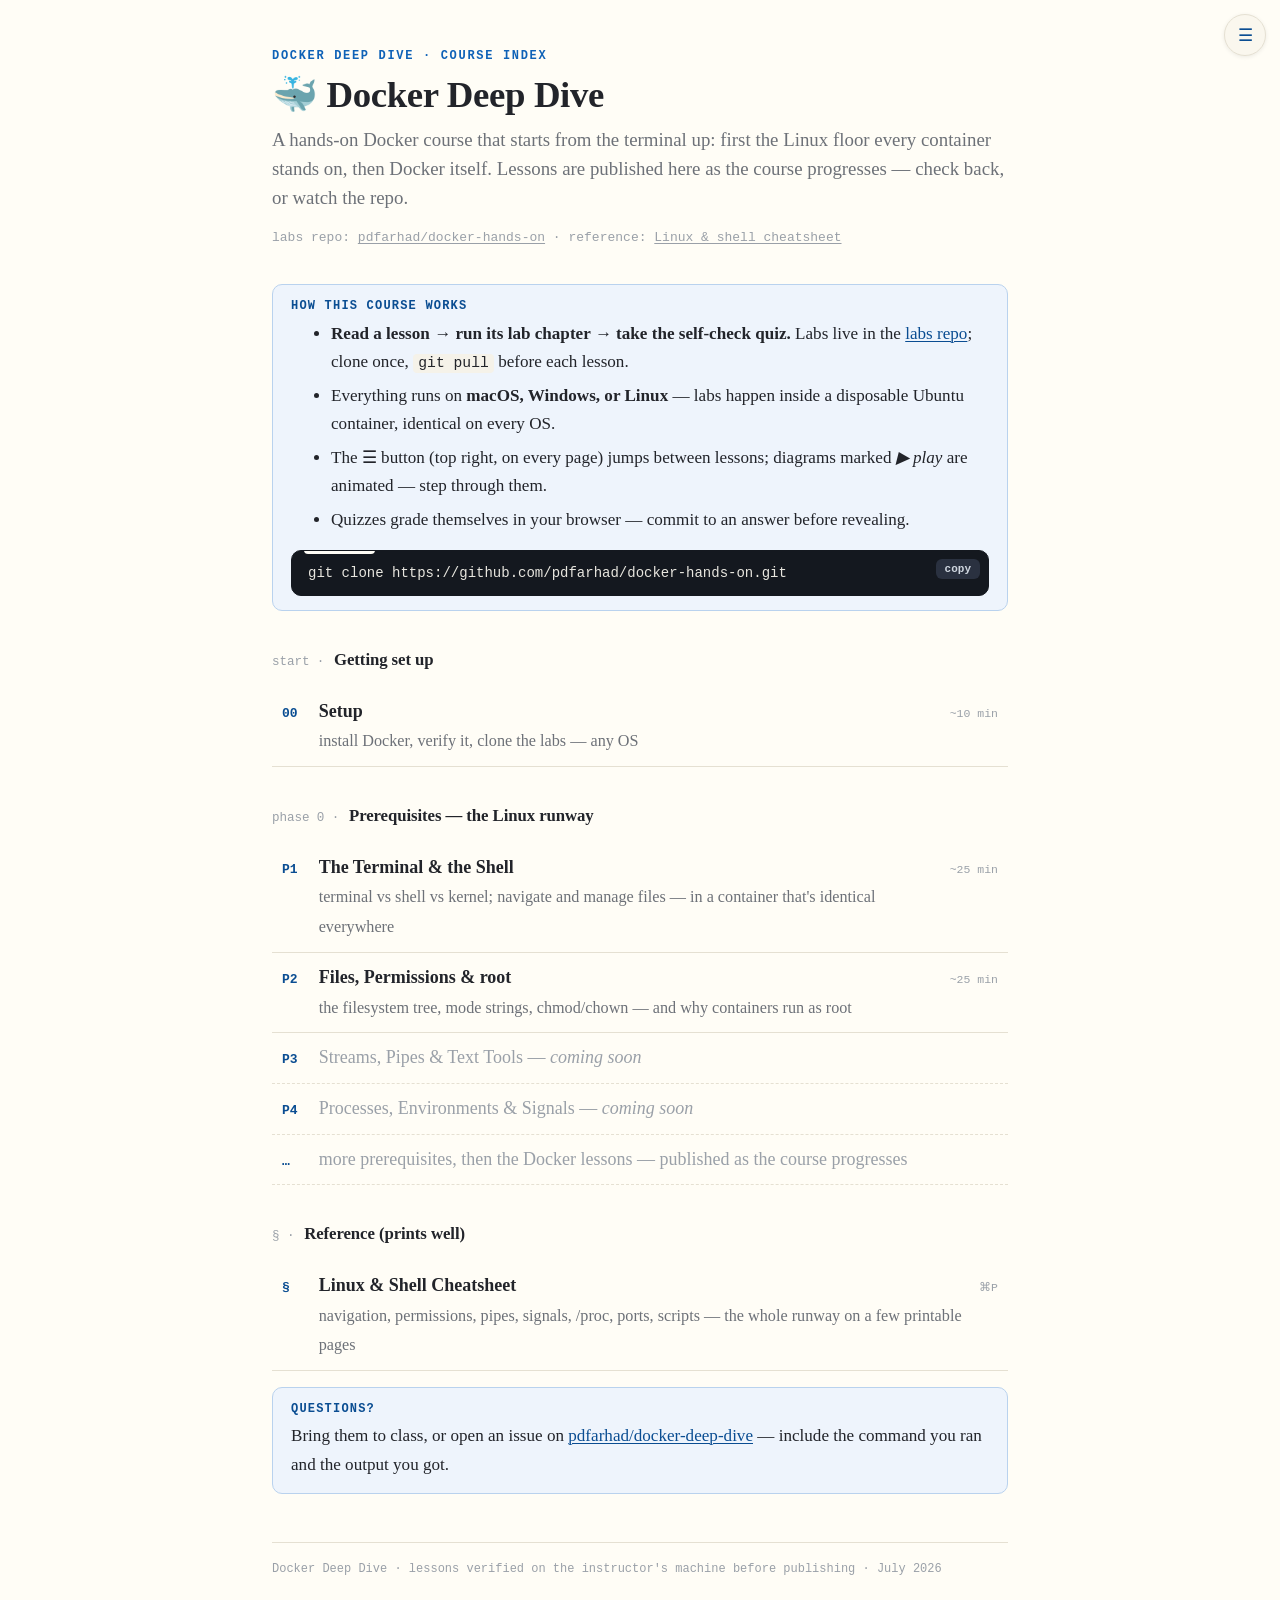
==== index.html @ 49ccb811 "Publish course site: setup 00, prerequisites P1-P2, Linux cheatsheet Student edition of the lessons:" ====
<!doctype html>
<html lang="en">
<head>
<meta charset="utf-8">
<meta name="viewport" content="width=device-width, initial-scale=1">
<title>Docker Deep Dive — Course</title>
<link rel="stylesheet" href="assets/style.css">
<style>
  .toc { list-style: none; padding: 0; margin: 0 0 1rem; }
  .toc li { margin: 0; }
  .toc a {
    display: flex; gap: 12px; align-items: baseline;
    padding: 10px 10px; border-bottom: 1px solid var(--border);
    text-decoration: none; color: var(--ink);
  }
  .toc a:hover { background: var(--card); }
  .toc .n { font: 700 13px var(--mono); color: var(--accent-ink); min-width: 1.9em; }
  .toc .t { font-weight: 700; }
  .toc .d { color: var(--muted); font-size: .9em; }
  .toc .min { margin-left: auto; font: 500 11.5px var(--mono); color: var(--faint); white-space: nowrap; }
  .toc li.soon { display: flex; gap: 12px; align-items: baseline; padding: 10px 10px;
    border-bottom: 1px dashed var(--border); color: var(--faint); }
  .toc li.soon .n { font: 700 13px var(--mono); min-width: 1.9em; }
  h2.phase { font-size: 1.05rem; margin-top: 2.2rem; }
  h2.phase .no { font-family: var(--mono); font-size: .75em; }
</style>
</head>
<body>
<main>

<p class="kicker">Docker Deep Dive · Course Index</p>
<h1>🐳 Docker Deep Dive</h1>
<p class="lede">A hands-on Docker course that starts from the terminal up: first the
Linux floor every container stands on, then Docker itself. Lessons are published here
as the course progresses — check back, or watch the repo.</p>
<p class="meta">labs repo:
<a href="https://github.com/pdfarhad/docker-hands-on">pdfarhad/docker-hands-on</a>
· reference: <a href="reference/linux-shell-cheatsheet.html">Linux &amp; shell cheatsheet</a></p>

<div class="callout">
<p class="title">How this course works</p>
<ul>
<li><strong>Read a lesson → run its lab chapter → take the self-check quiz.</strong>
Labs live in the <a href="https://github.com/pdfarhad/docker-hands-on">labs repo</a>;
clone once, <code>git pull</code> before each lesson.</li>
<li>Everything runs on <strong>macOS, Windows, or Linux</strong> — labs happen inside a
disposable Ubuntu container, identical on every OS.</li>
<li>The ☰ button (top right, on every page) jumps between lessons; diagrams marked
<em>▶ play</em> are animated — step through them.</li>
<li>Quizzes grade themselves in your browser — commit to an answer before revealing.</li>
</ul>
<pre class="cmd" data-label="terminal"><code>git clone https://github.com/pdfarhad/docker-hands-on.git</code></pre>
</div>

<h2 class="phase"><span class="no">start ·</span> Getting set up</h2>
<ol class="toc">
<li><a href="lessons/00-setup.html"><span class="n">00</span>
  <span><span class="t">Setup</span><br><span class="d">install Docker, verify it, clone the labs — any OS</span></span>
  <span class="min">~10 min</span></a></li>
</ol>

<h2 class="phase"><span class="no">phase 0 ·</span> Prerequisites — the Linux runway</h2>
<ol class="toc">
<li><a href="lessons/p1-the-terminal-and-the-shell.html"><span class="n">P1</span>
  <span><span class="t">The Terminal &amp; the Shell</span><br><span class="d">terminal vs shell vs kernel; navigate and manage files — in a container that's identical everywhere</span></span>
  <span class="min">~25 min</span></a></li>
<li><a href="lessons/p2-files-permissions-and-root.html"><span class="n">P2</span>
  <span><span class="t">Files, Permissions &amp; root</span><br><span class="d">the filesystem tree, mode strings, chmod/chown — and why containers run as root</span></span>
  <span class="min">~25 min</span></a></li>
<li class="soon"><span class="n">P3</span><span>Streams, Pipes &amp; Text Tools — <em>coming soon</em></span></li>
<li class="soon"><span class="n">P4</span><span>Processes, Environments &amp; Signals — <em>coming soon</em></span></li>
<li class="soon"><span class="n">…</span><span>more prerequisites, then the Docker lessons — published as the course progresses</span></li>
</ol>

<h2 class="phase"><span class="no">§ ·</span> Reference (prints well)</h2>
<ol class="toc">
<li><a href="reference/linux-shell-cheatsheet.html"><span class="n">§</span>
  <span><span class="t">Linux &amp; Shell Cheatsheet</span><br><span class="d">navigation, permissions, pipes, signals, /proc, ports, scripts — the whole runway on a few printable pages</span></span>
  <span class="min">⌘P</span></a></li>
</ol>

<div class="callout">
<p class="title">Questions?</p>
<p>Bring them to class, or open an issue on
<a href="https://github.com/pdfarhad/docker-deep-dive/issues">pdfarhad/docker-deep-dive</a> —
include the command you ran and the output you got.</p>
</div>

</main>
<footer class="colophon">Docker Deep Dive · lessons verified on the instructor's machine
before publishing · July 2026</footer>
<script src="assets/snippet.js"></script>
<script src="assets/course-map.js"></script>
<script src="assets/nav.js"></script>
</body>
</html>
---- assets/style.css ----
/* Shared stylesheet for all Docker Hands-On lessons & reference docs. */

:root {
  --bg: #fffdf6;
  --ink: #22242a;
  --muted: #6d7178;
  --faint: #9aa0a8;
  --accent: #0f62b7;      /* docker-ish blue */
  --accent-ink: #0a4d92;
  --green: #0a7d54;
  --amber-bg: #fdf3dd;
  --amber-edge: #e4c37a;
  --blue-bg: #eef4fc;
  --blue-edge: #b9d2ee;
  --green-bg: #ecf7f1;
  --green-edge: #a9d8c2;
  --card: #faf7ee;
  --border: #e5e0d2;
  --code-bg: #f5f2e9;
  --code-ink: #2d2f36;
  --output-bg: #fbfaf4;
  --serif: "Charter", "Iowan Old Style", "Georgia", "Times New Roman", serif;
  --mono: ui-monospace, "SF Mono", "JetBrains Mono", "Menlo", monospace;
}

* { box-sizing: border-box; }

html { -webkit-text-size-adjust: 100%; }

body {
  margin: 0;
  background: var(--bg);
  color: var(--ink);
  font: 18px/1.65 var(--serif);
  padding: 3rem 1.25rem 5rem;
}

main { max-width: 46rem; margin: 0 auto; }

/* ---------- header ---------- */

.kicker {
  font: 600 12px/1.4 var(--mono);
  letter-spacing: .14em;
  text-transform: uppercase;
  color: var(--accent);
  margin: 0 0 .6rem;
}

h1 {
  font-size: 2.3rem;
  line-height: 1.15;
  font-weight: 700;
  letter-spacing: -.01em;
  margin: 0 0 .5rem;
}

.lede {
  font-size: 1.18rem;
  line-height: 1.55;
  color: var(--muted);
  margin: 0 0 1rem;
}

.meta {
  font: 500 13px/1.6 var(--mono);
  color: var(--faint);
  margin-bottom: 2.2rem;
}
.meta a { color: var(--faint); }

h2 {
  font-size: 1.45rem;
  margin: 3rem 0 .8rem;
  letter-spacing: -.005em;
}
h2 .no { color: var(--faint); font-weight: 400; margin-right: .35rem; }

h3 { font-size: 1.1rem; margin: 2rem 0 .5rem; }

p, ul, ol { margin: 0 0 1rem; }
li { margin-bottom: .35rem; }

a { color: var(--accent-ink); text-decoration-thickness: 1px; text-underline-offset: 2px; }

strong { font-weight: 700; }

hr { border: 0; border-top: 1px solid var(--border); margin: 2.5rem 0; }

/* ---------- progress strip ---------- */

.progress {
  display: flex; gap: 7px; align-items: center;
  margin: 0 0 2.4rem;
}
.progress span {
  width: 11px; height: 11px; border-radius: 50%;
  background: var(--border);
}
.progress span.done { background: var(--green); }
.progress span.here { background: var(--accent); outline: 3px solid var(--blue-bg); }
.progress em { font: 500 12px var(--mono); color: var(--faint); font-style: normal; margin-left: 6px; }

/* ---------- code ---------- */

code {
  font: 0.86em var(--mono);
  background: var(--code-bg);
  padding: .1em .35em;
  border-radius: 4px;
}

pre {
  position: relative;
  background: var(--code-bg);
  border: 1px solid var(--border);
  border-radius: 10px;
  padding: 14px 16px;
  overflow-x: auto;
  line-height: 1.55;
  margin: 0 0 1rem;
}
pre code { background: none; padding: 0; font-size: 14px; display: block; }

/* copyable command / file blocks (snippet.js adds the button) */
pre.cmd { background: #14181f; border-color: #14181f; }
pre.cmd code { color: #e8e6df; }
pre.cmd .comment { color: #8f97a3; }

pre[data-label]::before {
  content: attr(data-label);
  position: absolute; top: -9px; left: 12px;
  font: 600 10.5px var(--mono);
  letter-spacing: .08em; text-transform: uppercase;
  background: var(--bg);
  color: var(--muted);
  padding: 0 7px; border-radius: 4px;
}
pre.cmd[data-label]::before { color: var(--accent); }

/* expected output — deliberately not copyable-looking */
pre.output {
  background: var(--output-bg);
  border-style: dashed;
}
pre.output code { color: var(--muted); font-size: 13px; }

.copy-btn {
  position: absolute; top: 8px; right: 8px;
  font: 600 11px var(--mono);
  color: #cfd6df; background: #2a3140;
  border: 0; border-radius: 6px;
  padding: 4px 9px; cursor: pointer;
}
.copy-btn:hover { background: #39445a; color: #fff; }
.copy-btn.ok { background: var(--green); color: #fff; }

/* ---------- callouts ---------- */

.callout {
  border: 1px solid var(--blue-edge);
  background: var(--blue-bg);
  border-radius: 10px;
  padding: 14px 18px;
  margin: 0 0 1.2rem;
  font-size: .95em;
}
.callout > :last-child { margin-bottom: 0; }
.callout .title {
  font: 700 12px var(--mono);
  letter-spacing: .1em; text-transform: uppercase;
  color: var(--accent-ink);
  margin: 0 0 .4rem;
}
.callout.warn { background: var(--amber-bg); border-color: var(--amber-edge); }
.callout.warn .title { color: #8a6414; }
.callout.win { background: var(--green-bg); border-color: var(--green-edge); }
.callout.win .title { color: var(--green); }

/* ---------- figures ---------- */

figure.diagram {
  margin: 1.6rem 0 1.8rem;
  padding: 18px 14px 10px;
  background: var(--card);
  border: 1px solid var(--border);
  border-radius: 12px;
}
figure.diagram svg { display: block; width: 100%; height: auto; }
figure.diagram figcaption {
  font-size: .82em; color: var(--muted);
  line-height: 1.5; margin-top: .7rem; padding: 0 6px;
}

/* ---------- tables ---------- */

table { border-collapse: collapse; width: 100%; margin: 0 0 1.2rem; font-size: .92em; }
th, td { text-align: left; padding: 7px 10px; border-bottom: 1px solid var(--border); vertical-align: top; }
th { font: 600 12px var(--mono); text-transform: uppercase; letter-spacing: .06em; color: var(--muted); }
td code { white-space: nowrap; }

/* ---------- lesson furniture ---------- */

.sources { font-size: .85em; color: var(--muted); }
.sources ol { padding-left: 1.2rem; }

.next {
  display: flex; justify-content: space-between; gap: 1rem;
  border-top: 1px solid var(--border);
  margin-top: 3rem; padding-top: 1.2rem;
  font-size: .95em;
}

footer.colophon {
  max-width: 46rem; margin: 3rem auto 0;
  font: 500 12px/1.7 var(--mono); color: var(--faint);
  border-top: 1px solid var(--border); padding-top: 1rem;
}

/* ---------- step-through animations (anim.js) ---------- */

figure[data-anim] .anim-cap { display: none; }

figure[data-anim].anim-ready .anim-el {
  opacity: 0;
  transform: translateY(5px);
  transition: opacity .45s ease, transform .45s ease;
}
figure[data-anim].anim-ready .anim-el.on { opacity: 1; transform: none; }

.pulse { transform-box: fill-box; transform-origin: center; }
figure[data-anim].anim-ready .current .pulse,
figure[data-anim].anim-ready .current.pulse { animation: beat 1.1s ease-in-out infinite; }

.flow { stroke-dasharray: 7 5; }
.flow.always,
figure[data-anim].anim-ready .current .flow,
figure[data-anim].anim-ready .current.flow { animation: flowdash .9s linear infinite; }

@keyframes flowdash { to { stroke-dashoffset: -12; } }
@keyframes beat { 50% { transform: scale(1.07); } }

.anim-controls {
  display: flex; align-items: center; gap: 8px;
  margin: 10px 4px 0;
  font: 500 12.5px var(--mono); color: var(--muted);
}
.anim-controls button {
  font: 600 12px var(--mono);
  border: 1px solid var(--border); background: #fff; color: var(--accent-ink);
  border-radius: 7px; padding: 4px 10px; cursor: pointer;
}
.anim-controls button:hover { border-color: var(--accent); }
.ab-cap { flex: 1; }

@media (prefers-reduced-motion: reduce) {
  figure[data-anim].anim-ready .anim-el { transition: none; }
  .flow.always, .flow, .pulse { animation: none !important; }
}

/* ---------- print ---------- */

@media print {
  body { background: #fff; font-size: 11pt; padding: 0; }
  .copy-btn, .progress, section.quiz, .no-print, .next { display: none !important; }
  pre.cmd { background: #f2f2f2; border: 1px solid #ccc; }
  pre.cmd code { color: #111; }
  figure.diagram { break-inside: avoid; }
  a { color: inherit; text-decoration: none; }
  figure[data-anim] .anim-el { opacity: 1 !important; transform: none !important; }
  .anim-controls { display: none !important; }
}
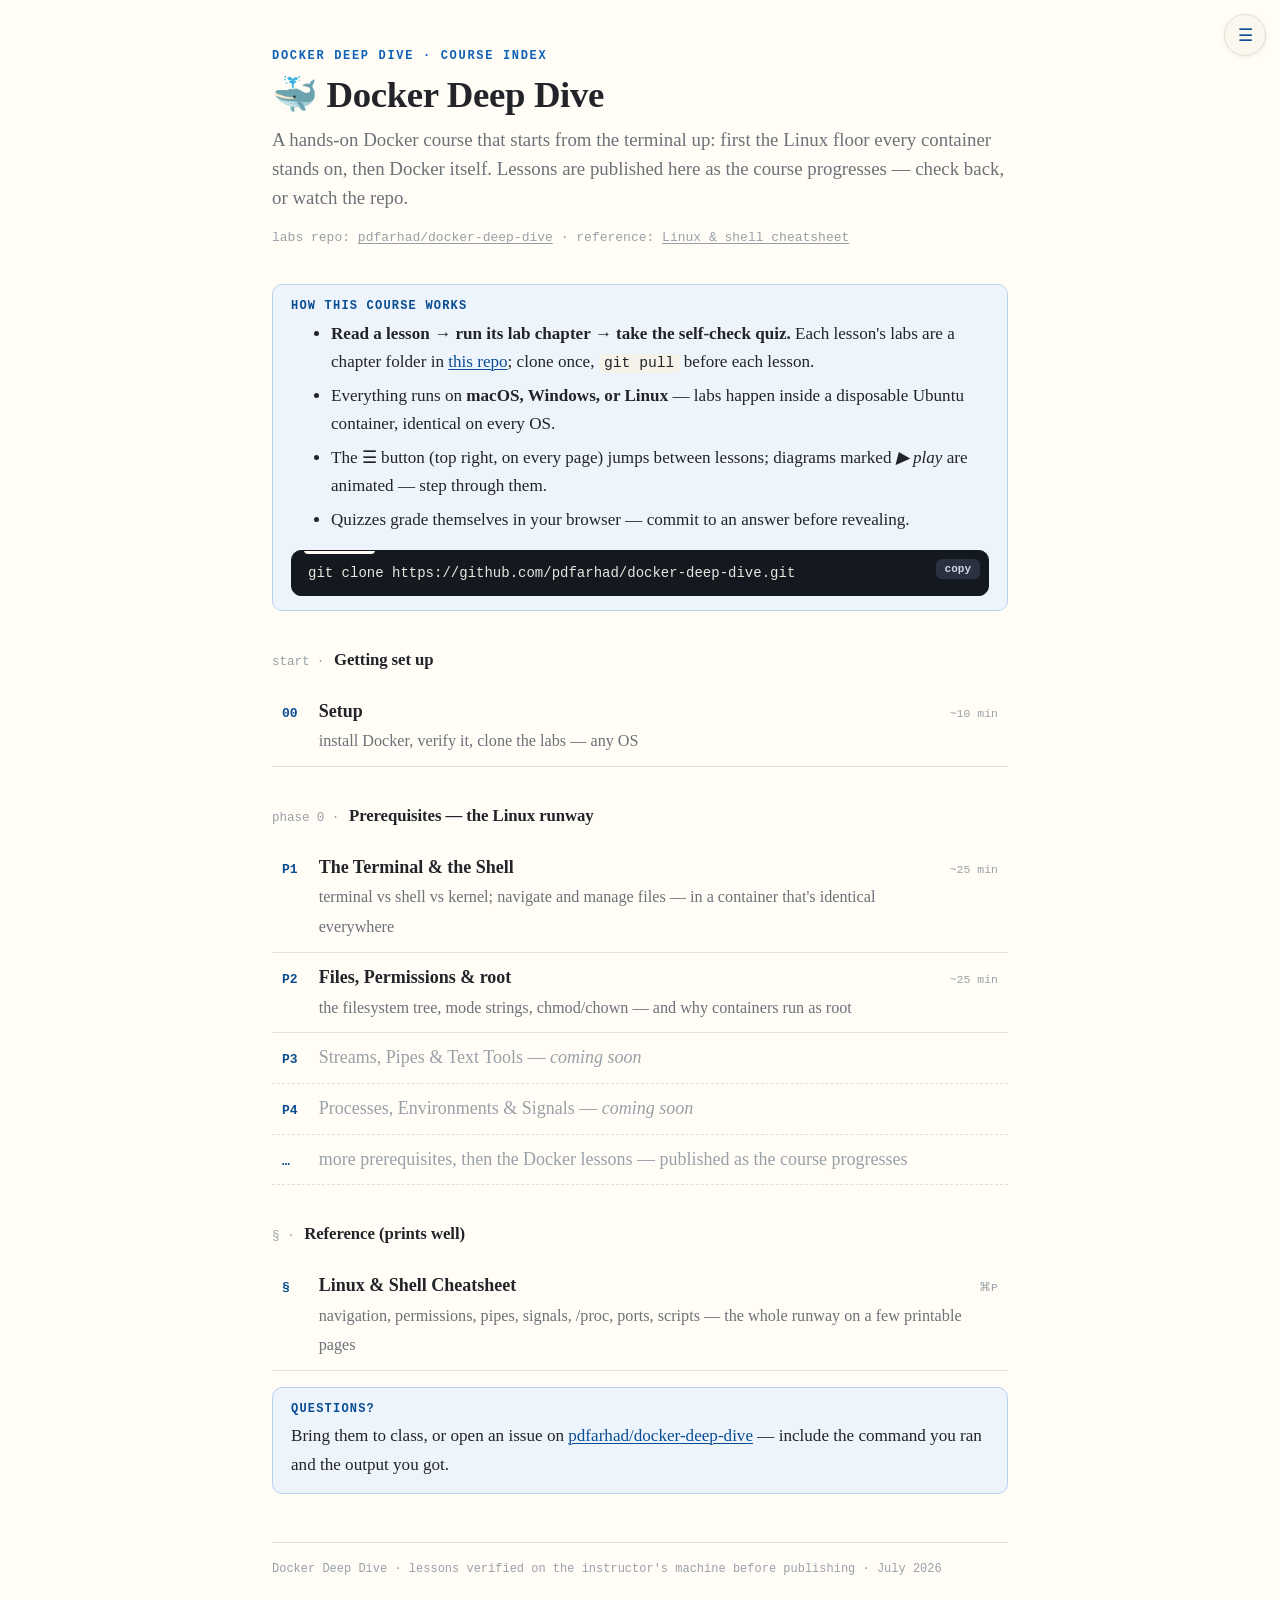
==== commit 94270419: "Publish P0–P2 lab chapters to the public repo; repoint all lab links here Students were sent to the " ====
--- a/index.html
+++ b/index.html
@@ -34,22 +34,23 @@
 Linux floor every container stands on, then Docker itself. Lessons are published here
 as the course progresses — check back, or watch the repo.</p>
 <p class="meta">labs repo:
-<a href="https://github.com/pdfarhad/docker-hands-on">pdfarhad/docker-hands-on</a>
+<a href="https://github.com/pdfarhad/docker-deep-dive">pdfarhad/docker-deep-dive</a>
 · reference: <a href="reference/linux-shell-cheatsheet.html">Linux &amp; shell cheatsheet</a></p>
 
 <div class="callout">
 <p class="title">How this course works</p>
 <ul>
 <li><strong>Read a lesson → run its lab chapter → take the self-check quiz.</strong>
-Labs live in the <a href="https://github.com/pdfarhad/docker-hands-on">labs repo</a>;
-clone once, <code>git pull</code> before each lesson.</li>
+Each lesson's labs are a chapter folder in
+<a href="https://github.com/pdfarhad/docker-deep-dive">this repo</a>; clone once,
+<code>git pull</code> before each lesson.</li>
 <li>Everything runs on <strong>macOS, Windows, or Linux</strong> — labs happen inside a
 disposable Ubuntu container, identical on every OS.</li>
 <li>The ☰ button (top right, on every page) jumps between lessons; diagrams marked
 <em>▶ play</em> are animated — step through them.</li>
 <li>Quizzes grade themselves in your browser — commit to an answer before revealing.</li>
 </ul>
-<pre class="cmd" data-label="terminal"><code>git clone https://github.com/pdfarhad/docker-hands-on.git</code></pre>
+<pre class="cmd" data-label="terminal"><code>git clone https://github.com/pdfarhad/docker-deep-dive.git</code></pre>
 </div>
 
 <h2 class="phase"><span class="no">start ·</span> Getting set up</h2>
